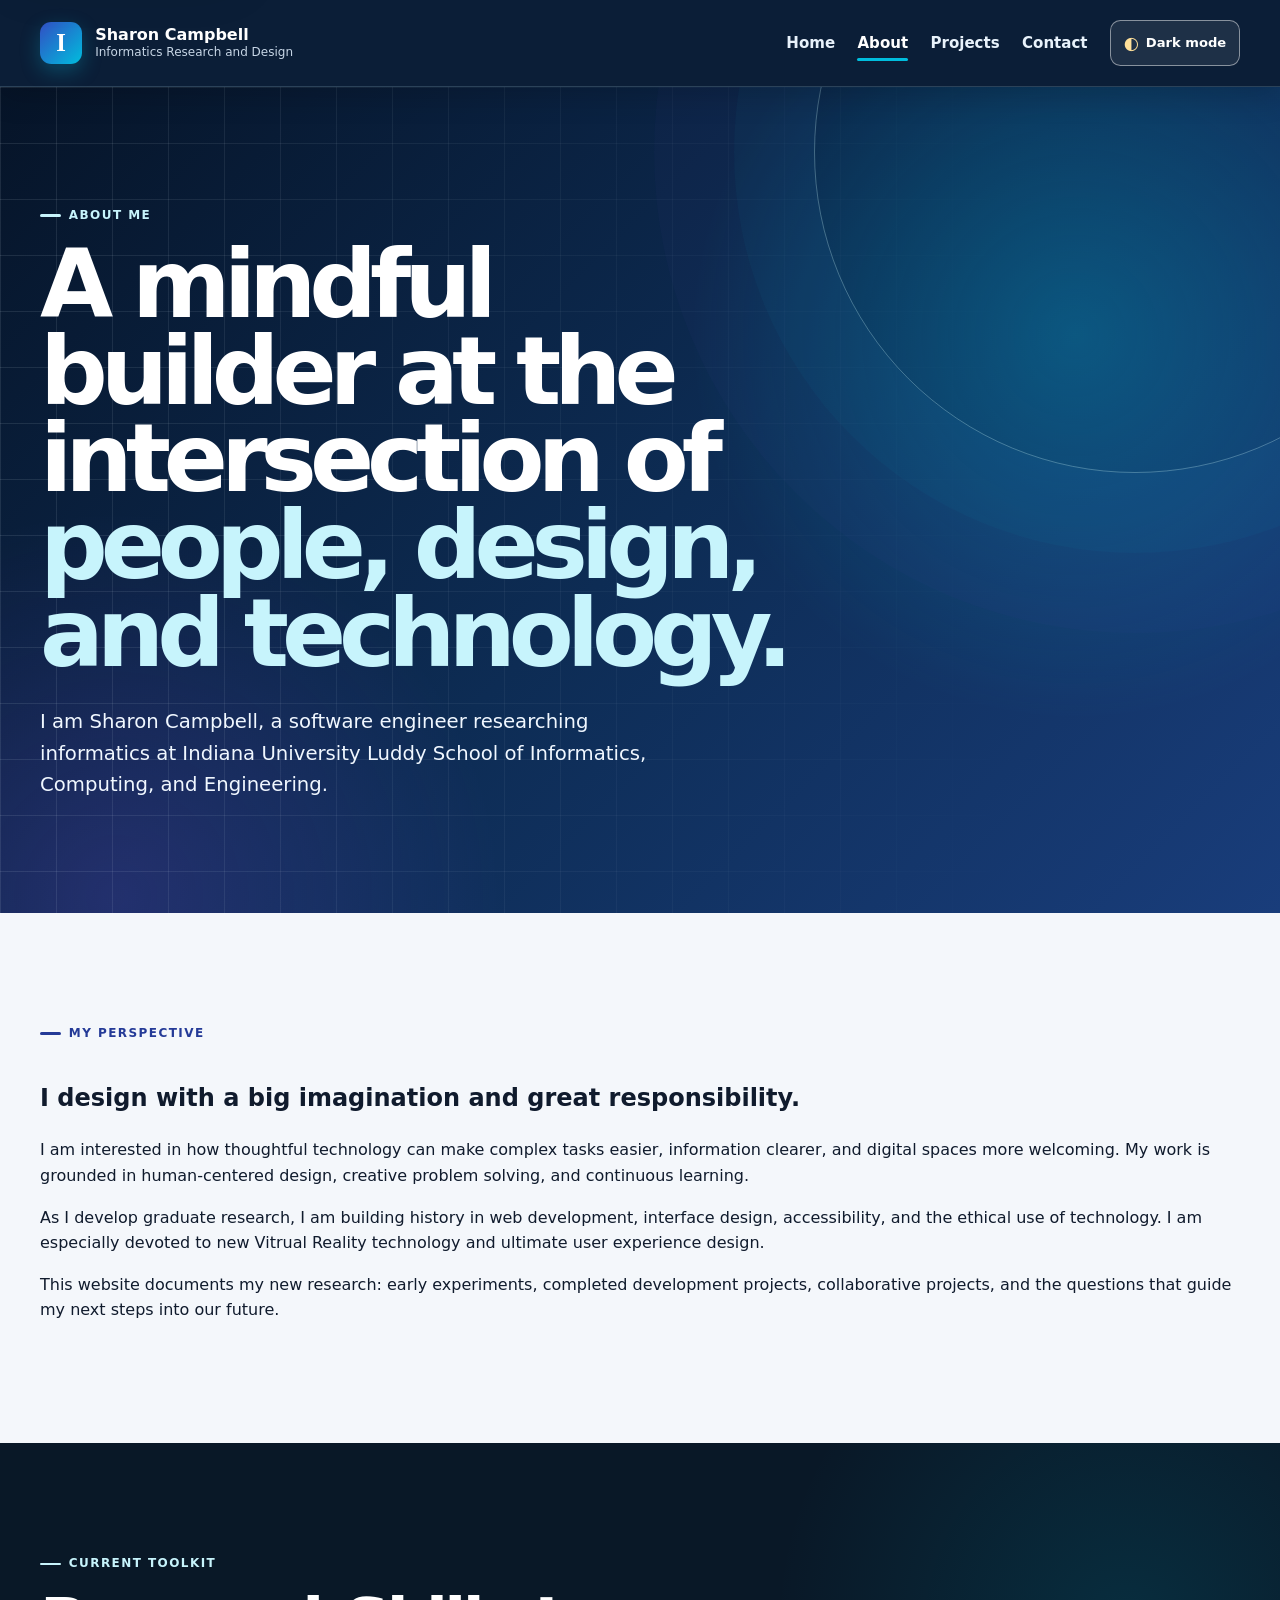
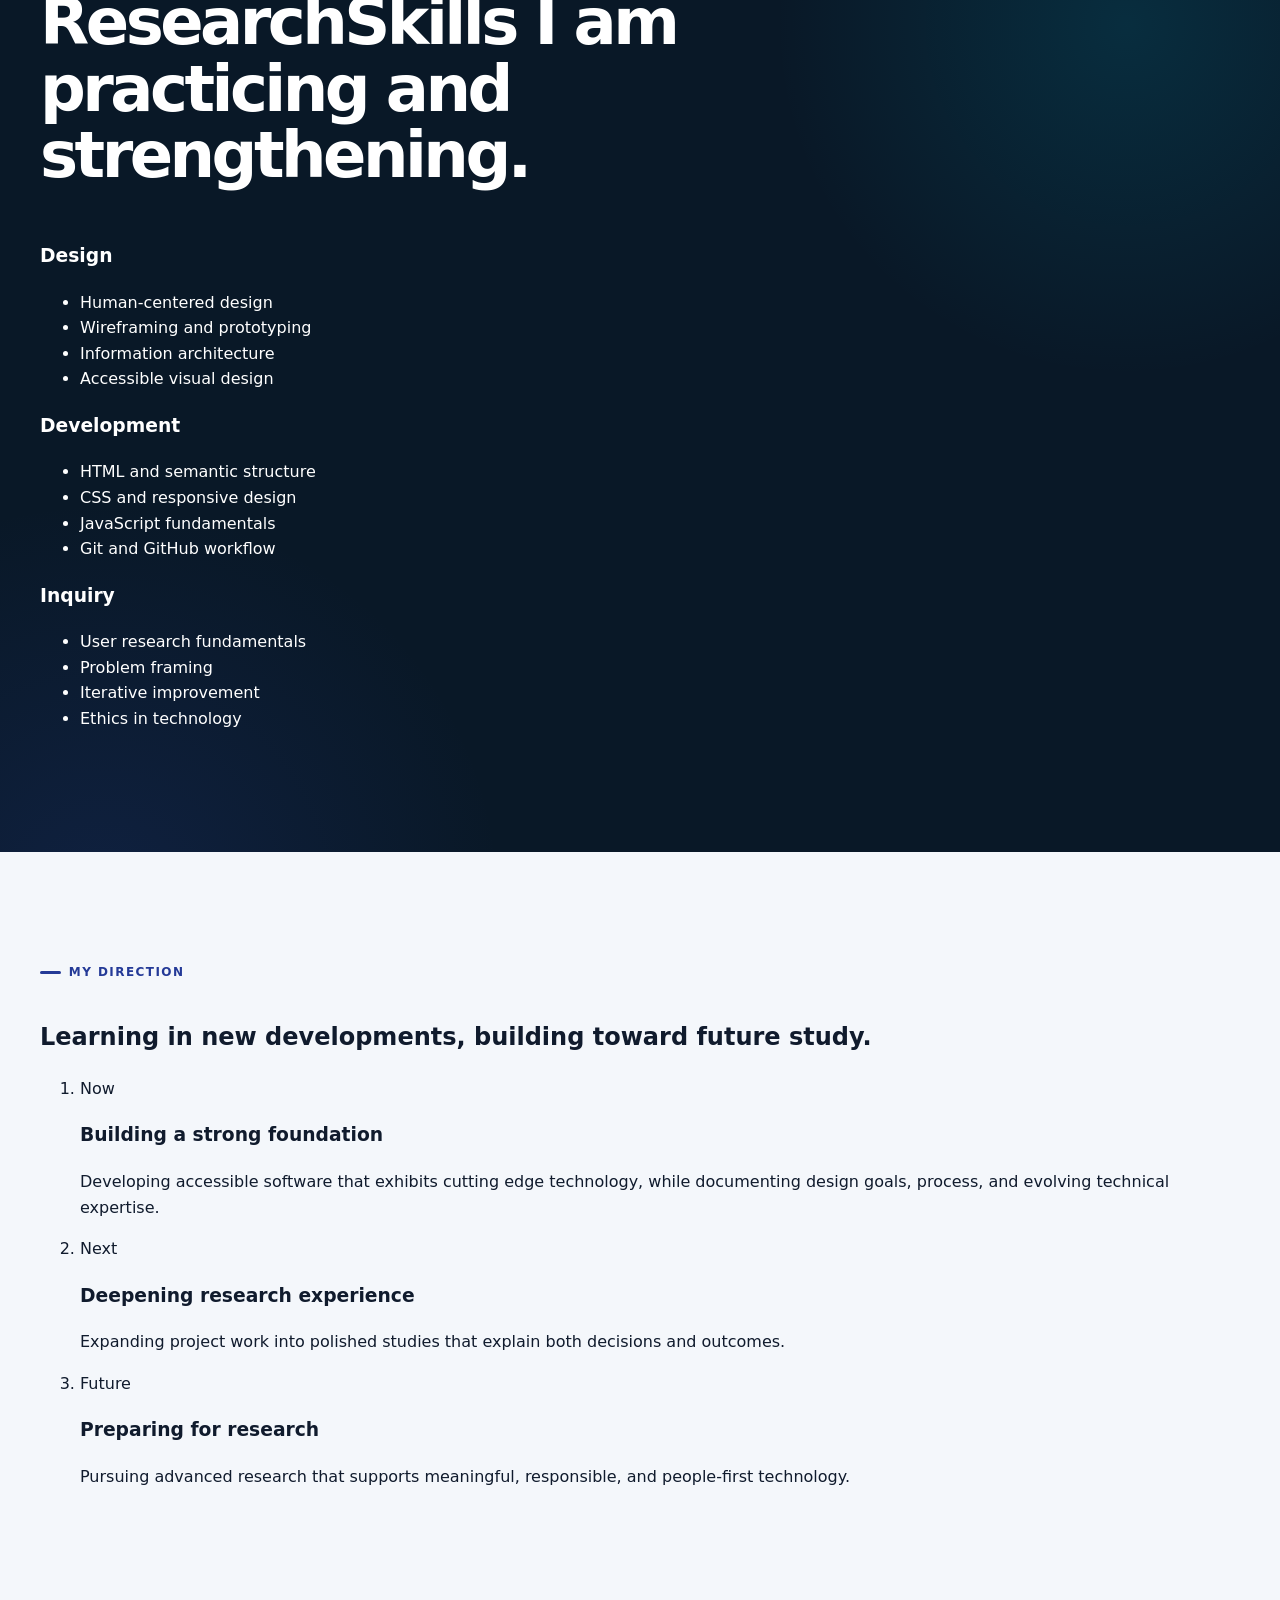
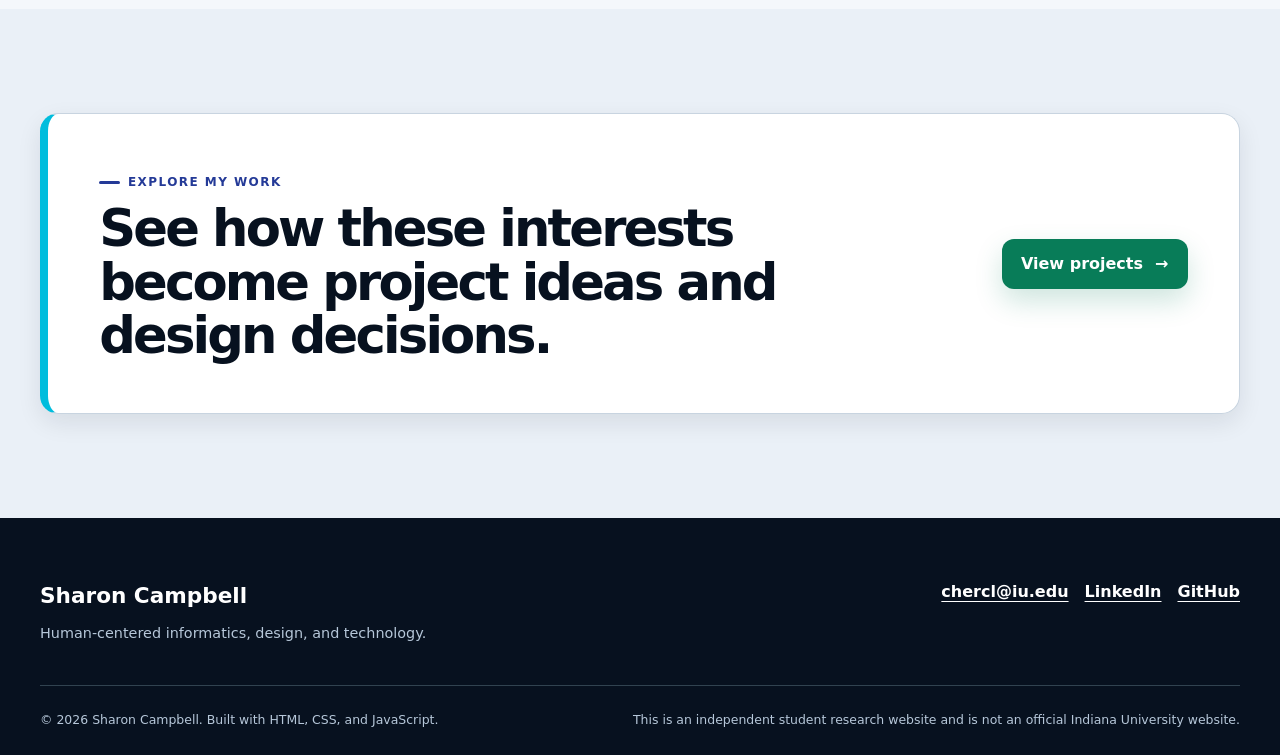
==== about.html @ d3b97f48 "0001" ====
<!DOCTYPE html>
<html lang="en">

    <head>
        <meta charset="UTF-8">
        <meta name="viewport" content="width=device-width, initial-scale=1">
        <meta name="description"
            content="Learn about Sharon Campbell, a software engineer focused on accessible, human-centered digital experiences.">
        <meta name="theme-color" content="#990000">
        <title>About | Sharon Campbell</title>

        <link rel="stylesheet" href="css/styles.css">
        <script src="js/main.js" defer></script>
    </head>

    <body>
        <a class="skip-link" href="#main-content">Skip to main content</a>

        <header class="site-header">
            <div class="container header-inner">
                <a class="brand" href="index.html" aria-label="Portfolio home">
                    <span class="brand-mark" aria-hidden="true">I</span>
                    <span class="brand-text">
                        <span class="brand-name">Sharon Campbell</span>
                        <span class="brand-role">Informatics Research and Design</span>
                    </span>
                </a>

                <button class="menu-button" type="button" aria-expanded="false" aria-controls="primary-navigation">
                    <span class="sr-only">Open navigation menu</span>
                    <span class="menu-icon" aria-hidden="true"></span>
                </button>

                <nav id="primary-navigation" class="primary-navigation" aria-label="Primary navigation">
                    <ul>
                        <li><a href="index.html">Home</a></li>
                        <li><a class="active" href="about.html" aria-current="page">About</a></li>
                        <li><a href="projects.html">Projects</a></li>
                        <li><a href="contact.html">Contact</a></li>
                    </ul>

                    <button class="theme-button" type="button" aria-pressed="false">
                        <span class="theme-icon" aria-hidden="true">◐</span>
                        <span class="theme-label">Color mode</span>
                    </button>
                </nav>
            </div>
        </header>

        <main id="main-content">
            <section class="hero hero-page">
                <div class="container">
                    <p class="eyebrow">About me</p>

                    <h1>
                        A mindful builder at the intersection of
                        <span>people, design, and technology.</span>
                    </h1>

                    <p class="hero-intro">
                        I am Sharon Campbell, a software engineer researching informatics at Indiana University
                        Luddy School of Informatics, Computing, and Engineering.
                    </p>
                </div>
            </section>

            <section class="section">
                <div class="container about-grid">
                    <div>
                        <p class="eyebrow">My perspective</p>
                        <h2 class="about-heading">I design with a big imagination and great responsibility.</h2>
                    </div>

                    <div class="about-copy">
                        <p>
                            I am interested in how thoughtful technology can make complex tasks
                            easier, information clearer, and digital spaces more welcoming.
                            My work is grounded in human-centered design, creative problem
                            solving, and continuous learning.
                        </p>

                        <p>
                            As I develop graduate research, I am building history in web
                            development, interface design, accessibility, and the ethical use
                            of technology. I am especially devoted to new Vitrual Reality technology and ultimate user
                            experience design.
                        </p>

                        <p>
                            This website documents my new research: early experiments, completed
                            development projects, collaborative projects, and the questions that guide my
                            next steps into our future.
                        </p>
                    </div>
                </div>
            </section>

            <section class="section section-dark">
                <div class="container">
                    <div class="section-heading">
                        <p class="eyebrow">Current toolkit</p>
                        <h2>ResearchSkills I am practicing and strengthening.</h2>
                    </div>

                    <div class="skills-grid">
                        <article class="skill-card">
                            <h3>Design</h3>
                            <ul>
                                <li>Human-centered design</li>
                                <li>Wireframing and prototyping</li>
                                <li>Information architecture</li>
                                <li>Accessible visual design</li>
                            </ul>
                        </article>

                        <article class="skill-card">
                            <h3>Development</h3>
                            <ul>
                                <li>HTML and semantic structure</li>
                                <li>CSS and responsive design</li>
                                <li>JavaScript fundamentals</li>
                                <li>Git and GitHub workflow</li>
                            </ul>
                        </article>

                        <article class="skill-card">
                            <h3>Inquiry</h3>
                            <ul>
                                <li>User research fundamentals</li>
                                <li>Problem framing</li>
                                <li>Iterative improvement</li>
                                <li>Ethics in technology</li>
                            </ul>
                        </article>
                    </div>
                </div>
            </section>

            <section class="section">
                <div class="container timeline-layout">
                    <div>
                        <p class="eyebrow">My direction</p>
                        <h2 class="about-heading">Learning in new developments, building toward future study.</h2>
                    </div>

                    <ol class="timeline">
                        <li>
                            <span class="timeline-marker" aria-hidden="true"></span>
                            <div>
                                <p class="timeline-date">Now</p>
                                <h3>Building a strong foundation</h3>
                                <p>
                                    Developing accessible software that exhibits cutting edge technology, while
                                    documenting design
                                    goals, process, and evolving technical expertise.
                                </p>
                            </div>
                        </li>

                        <li>
                            <span class="timeline-marker" aria-hidden="true"></span>
                            <div>
                                <p class="timeline-date">Next</p>
                                <h3>Deepening research experience</h3>
                                <p>
                                    Expanding project work into polished studies
                                    that explain both decisions and outcomes.
                                </p>
                            </div>
                        </li>

                        <li>
                            <span class="timeline-marker" aria-hidden="true"></span>
                            <div>
                                <p class="timeline-date">Future</p>
                                <h3>Preparing for research</h3>
                                <p>
                                    Pursuing advanced research that supports meaningful, responsible,
                                    and people-first technology.
                                </p>
                            </div>
                        </li>
                    </ol>
                </div>
            </section>

            <section class="section callout">
                <div class="container callout-inner">
                    <div>
                        <p class="eyebrow">Explore my work</p>
                        <h2>See how these interests become project ideas and design decisions.</h2>
                    </div>

                    <a class="button button-success" href="projects.html">
                        View projects
                        <span aria-hidden="true">→</span>
                    </a>
                </div>
            </section>
        </main>

        <footer class="site-footer">
            <div class="container footer-inner">
                <div>
                    <a class="footer-brand" href="index.html">Sharon Campbell</a>
                    <p>Human-centered informatics, design, and technology.</p>
                </div>

                <div class="footer-links">
                    <a href="mailto:your-email@iu.edu">chercl@iu.edu</a>
                    <a href="https://www.linkedin.com/" target="_blank" rel="noopener noreferrer">
                        LinkedIn
                        <span class="sr-only">(opens in a new tab)</span>
                    </a>
                    <a href="https://github.com/" target="_blank" rel="noopener noreferrer">
                        GitHub
                        <span class="sr-only">(opens in a new tab)</span>
                    </a>
                </div>
            </div>

            <div class="container footer-bottom">
                <p>© <span id="current-year"></span> Sharon Campbell. Built with HTML, CSS, and JavaScript.</p>
                <p>This is an independent student research website and is not an official Indiana University website.
                </p>
            </div>
        </footer>
    </body>

</html>
---- css/styles.css ----
:root {
    /* Core light-surface palette */
    --page: #f4f7fb;
    --surface: #ffffff;
    --surface-soft: #eaf0f7;
    --surface-blue: #e8f6fb;

    /* Dark ink palette */
    --ink: #101b2d;
    --ink-strong: #07111f;
    --ink-muted: #3e526c;
    --ink-subtle: #60738c;

    /* Brand and accent palette */
    --navy: #071a33;
    --navy-2: #102b55;
    --indigo: #314fc4;
    --indigo-dark: #243a97;
    --cyan: #007d9d;
    --cyan-bright: #00bddd;
    --cyan-pale: #c7f4fc;
    --violet: #6f4ad9;
    --violet-pale: #e7ddff;
    --gold: #ad7410;
    --gold-pale: #ffe09a;
    --green: #087c58;
    --green-dark: #056446;

    /* Shared foundation */
    --white: #ffffff;
    --border: #c8d4e0;
    --border-strong: #91a8bd;

    --font-sans: Inter, ui-sans-serif, system-ui, -apple-system, BlinkMacSystemFont,
        "Segoe UI", Arial, Helvetica, sans-serif;

    --shadow-sm: 0 0.55rem 1.5rem rgba(7, 17, 31, 0.09);
    --shadow: 0 1.3rem 3.4rem rgba(7, 17, 31, 0.15);
    --shadow-strong: 0 1.5rem 4rem rgba(0, 0, 0, 0.3);

    --radius-sm: 0.75rem;
    --radius: 1.15rem;
    --max-width: 75rem;
    --transition: 180ms ease;
}

/*
  Dark mode changes only surface variables. Component-level color rules
  below retain intentional contrast on the hero, header, footer, and cards.
*/
body.dark-mode {
    --page: #081322;
    --surface: #102139;
    --surface-soft: #142b46;
    --surface-blue: #12364b;

    --ink: #edf5fc;
    --ink-strong: #ffffff;
    --ink-muted: #c5d3e1;
    --ink-subtle: #9cb1c5;

    --border: #35516e;
    --border-strong: #5c7896;

    --shadow-sm: 0 0.55rem 1.5rem rgba(0, 0, 0, 0.28);
    --shadow: 0 1.3rem 3.4rem rgba(0, 0, 0, 0.38);
    --shadow-strong: 0 1.5rem 4rem rgba(0, 0, 0, 0.55);
}

* {
    box-sizing: border-box;
}

html {
    scroll-behavior: smooth;
}

body {
    min-width: 20rem;
    margin: 0;
    color: var(--ink);
    background: var(--page);
    font-family: var(--font-sans);
    font-size: 1rem;
    line-height: 1.6;
}

img {
    display: block;
    max-width: 100%;
}

a {
    color: inherit;
}

button,
input,
textarea {
    font: inherit;
}

button {
    cursor: pointer;
}

:focus-visible {
    outline: 0.25rem solid var(--gold-pale);
    outline-offset: 0.25rem;
}

.sr-only {
    position: absolute;
    width: 0.0625rem;
    height: 0.0625rem;
    padding: 0;
    margin: -0.0625rem;
    overflow: hidden;
    clip: rect(0, 0, 0, 0);
    white-space: nowrap;
    border: 0;
}

.skip-link {
    position: fixed;
    z-index: 1000;
    top: 1rem;
    left: 1rem;
    padding: 0.75rem 1rem;
    border-radius: 0.5rem;
    color: var(--ink-strong);
    background: var(--gold-pale);
    box-shadow: var(--shadow);
    font-weight: 850;
    text-decoration: none;
    transform: translateY(-220%);
    transition: transform var(--transition);
}

.skip-link:focus {
    transform: translateY(0);
}

.container {
    width: min(100% - 2.5rem, var(--max-width));
    margin-inline: auto;
}

.section {
    padding: 6.5rem 0;
}

.eyebrow {
    display: inline-flex;
    align-items: center;
    gap: 0.5rem;
    margin: 0 0 1rem;
    color: var(--indigo-dark);
    font-size: 0.75rem;
    font-weight: 850;
    letter-spacing: 0.12em;
    text-transform: uppercase;
}

.eyebrow::before {
    width: 1.3rem;
    height: 0.15rem;
    border-radius: 10rem;
    background: currentColor;
    content: "";
}

.section-heading {
    max-width: 46rem;
    margin-bottom: 3.25rem;
}

.section-heading h2,
.callout h2 {
    margin: 0;
    color: var(--ink-strong);
    font-size: clamp(2.15rem, 5vw, 4rem);
    line-height: 1.04;
    letter-spacing: -0.055em;
}

.section-heading>p:last-child {
    max-width: 42rem;
    margin: 1.25rem 0 0;
    color: var(--ink-muted);
    font-size: 1.1rem;
}

.section-heading-row {
    display: flex;
    align-items: end;
    justify-content: space-between;
    gap: 2rem;
    max-width: none;
}

/* Header */
.site-header {
    position: sticky;
    z-index: 100;
    top: 0;
    border-bottom: 0.0625rem solid rgba(199, 244, 252, 0.17);
    background: rgba(7, 26, 51, 0.98);
    box-shadow: 0 0.6rem 1.8rem rgba(0, 0, 0, 0.16);
    backdrop-filter: blur(1rem);
}

.header-inner {
    display: flex;
    align-items: center;
    justify-content: space-between;
    min-height: 5.35rem;
    gap: 1rem;
}

.brand {
    display: inline-flex;
    align-items: center;
    gap: 0.8rem;
    color: var(--white);
    text-decoration: none;
}

.brand-mark {
    display: grid;
    width: 2.65rem;
    aspect-ratio: 1;
    place-items: center;
    border-radius: 0.7rem;
    color: var(--white);
    background: linear-gradient(135deg, var(--indigo), var(--cyan-bright));
    box-shadow: 0 0.45rem 1.25rem rgba(0, 189, 221, 0.27);
    font-family: Georgia, "Times New Roman", serif;
    font-size: 1.55rem;
    font-weight: 700;
}

.brand-text {
    display: grid;
    line-height: 1.12;
}

.brand-name {
    color: var(--white);
    font-size: 1rem;
    font-weight: 850;
}

.brand-role {
    margin-top: 0.18rem;
    color: #c7d6e6;
    font-size: 0.75rem;
}

.primary-navigation {
    display: flex;
    align-items: center;
    gap: 1.4rem;
}

.primary-navigation ul {
    display: flex;
    align-items: center;
    gap: 1.4rem;
    padding: 0;
    margin: 0;
    list-style: none;
}

.primary-navigation a {
    position: relative;
    color: #e8f2fb;
    font-size: 0.94rem;
    font-weight: 750;
    text-decoration: none;
    transition: color var(--transition);
}

.primary-navigation a:hover,
.primary-navigation a.active {
    color: var(--white);
}

.primary-navigation a::after {
    position: absolute;
    right: 0;
    bottom: -0.55rem;
    left: 0;
    height: 0.16rem;
    border-radius: 10rem;
    background: var(--cyan-bright);
    content: "";
    transform: scaleX(0);
    transform-origin: left;
    transition: transform var(--transition);
}

.primary-navigation a:hover::after,
.primary-navigation a.active::after {
    transform: scaleX(1);
}

.theme-button,
.menu-button {
    display: inline-flex;
    align-items: center;
    justify-content: center;
    border: 0.0625rem solid rgba(255, 255, 255, 0.48);
    border-radius: 0.65rem;
    color: var(--white);
    background: rgba(255, 255, 255, 0.08);
    transition:
        color var(--transition),
        background var(--transition),
        border-color var(--transition),
        transform var(--transition);
}

.theme-button:hover,
.menu-button:hover {
    border-color: var(--cyan-bright);
    background: rgba(0, 189, 221, 0.19);
    transform: translateY(-0.1rem);
}

.theme-button {
    min-height: 2.6rem;
    padding: 0.5rem 0.8rem;
    gap: 0.42rem;
    font-size: 0.82rem;
    font-weight: 800;
}

.theme-icon {
    color: var(--gold-pale);
    font-size: 1.1rem;
}

.menu-button {
    display: none;
    width: 2.8rem;
    height: 2.8rem;
}

.menu-icon,
.menu-icon::before,
.menu-icon::after {
    display: block;
    width: 1.25rem;
    height: 0.13rem;
    border-radius: 10rem;
    background: currentColor;
    content: "";
    transition: transform var(--transition);
}

.menu-icon {
    position: relative;
}

.menu-icon::before {
    position: absolute;
    top: -0.38rem;
}

.menu-icon::after {
    position: absolute;
    top: 0.38rem;
}

.menu-button[aria-expanded="true"] .menu-icon {
    background: transparent;
}

.menu-button[aria-expanded="true"] .menu-icon::before {
    top: 0;
    transform: rotate(45deg);
}

.menu-button[aria-expanded="true"] .menu-icon::after {
    top: 0;
    transform: rotate(-45deg);
}

/* Hero: all foreground colors are explicit for reliable contrast */
.hero {
    position: relative;
    isolation: isolate;
    overflow: hidden;
    min-height: 43rem;
    padding: 7rem 0;
    color: var(--white);
    background:
        radial-gradient(circle at 84% 30%, rgba(0, 189, 221, 0.28), transparent 24rem),
        radial-gradient(circle at 9% 98%, rgba(111, 74, 217, 0.23), transparent 24rem),
        linear-gradient(135deg, #061428 0%, #0d2c54 52%, #193d7b 100%);
}

.hero::before {
    position: absolute;
    z-index: -1;
    inset: 0;
    background-image:
        linear-gradient(rgba(231, 249, 255, 0.1) 0.0625rem, transparent 0.0625rem),
        linear-gradient(90deg, rgba(231, 249, 255, 0.1) 0.0625rem, transparent 0.0625rem);
    background-size: 3.5rem 3.5rem;
    content: "";
    mask-image: linear-gradient(to right, black, transparent 82%);
}

.hero::after {
    position: absolute;
    z-index: -1;
    top: -16rem;
    right: -11rem;
    width: 40rem;
    aspect-ratio: 1;
    border: 0.0625rem solid rgba(199, 244, 252, 0.3);
    border-radius: 50%;
    box-shadow:
        0 0 0 5rem rgba(0, 189, 221, 0.035),
        0 0 0 10rem rgba(111, 74, 217, 0.028);
    content: "";
}

.hero-grid {
    position: relative;
    display: grid;
    grid-template-columns: minmax(0, 1.12fr) minmax(18rem, 0.88fr);
    align-items: center;
    gap: 4rem;
    min-height: 29rem;
}

.hero .eyebrow {
    color: var(--cyan-pale);
}

.hero h1 {
    max-width: 48rem;
    margin: 0;
    color: #ffffff;
    font-size: clamp(3.2rem, 7.4vw, 6.9rem);
    font-weight: 850;
    line-height: 0.92;
    letter-spacing: -0.075em;
    text-wrap: balance;
}

.hero h1 span {
    display: block;
    color: var(--cyan-pale);
}

.hero-intro {
    max-width: 38rem;
    margin: 1.85rem 0 0;
    color: #f0f7ff;
    font-size: clamp(1.06rem, 2vw, 1.23rem);
}

.hero-actions {
    display: flex;
    flex-wrap: wrap;
    gap: 0.9rem;
    margin-top: 2.15rem;
}

.button {
    display: inline-flex;
    align-items: center;
    justify-content: center;
    min-height: 3.15rem;
    padding: 0.85rem 1.15rem;
    gap: 0.75rem;
    border: 0.12rem solid transparent;
    border-radius: 0.75rem;
    font-weight: 850;
    line-height: 1;
    text-decoration: none;
    transition:
        transform var(--transition),
        box-shadow var(--transition),
        background var(--transition),
        border-color var(--transition),
        color var(--transition);
}

.button:hover {
    transform: translateY(-0.18rem);
}

.button-primary {
    color: #07111f;
    background: var(--cyan-pale);
    box-shadow: 0 0.8rem 1.8rem rgba(0, 189, 221, 0.24);
}

.button-primary:hover {
    color: #07111f;
    background: var(--white);
    box-shadow: 0 1rem 2.2rem rgba(0, 189, 221, 0.35);
}

.button-secondary {
    border-color: rgba(255, 255, 255, 0.78);
    color: var(--white);
    background: rgba(255, 255, 255, 0.08);
}

.button-secondary:hover {
    border-color: var(--white);
    color: #07111f;
    background: var(--white);
}

.button-success {
    color: var(--white);
    background: var(--green);
    box-shadow: 0 0.75rem 1.75rem rgba(8, 124, 88, 0.2);
}

.button-success:hover {
    color: var(--white);
    background: var(--green-dark);
}

.hero-stats {
    display: flex;
    flex-wrap: wrap;
    gap: 2rem;
    margin: 3.3rem 0 0;
}

.hero-stats div {
    padding-left: 0.9rem;
    border-left: 0.18rem solid var(--cyan-bright);
}

.hero-stats dt {
    color: #d0e4f5;
    font-size: 0.72rem;
    font-weight: 850;
    letter-spacing: 0.1em;
    text-transform: uppercase;
}

.hero-stats dd {
    margin: 0.2rem 0 0;
    color: var(--white);
    font-weight: 800;
}

.hero-art {
    position: relative;
    min-height: 28rem;
}

.orbit {
    position: absolute;
    border: 0.0625rem solid rgba(225, 246, 255, 0.33);
    border-radius: 50%;
}

.orbit-one {
    top: 0.75rem;
    right: 1rem;
    width: 22rem;
    aspect-ratio: 1;
}

.orbit-two {
    top: 5.1rem;
    right: 5.25rem;
    width: 13.8rem;
    aspect-ratio: 1;
    border-color: var(--cyan-bright);
}

.hero-card {
    position: absolute;
    border: 0.0625rem solid rgba(255, 255, 255, 0.42);
    border-radius: var(--radius);
    box-shadow: var(--shadow-strong);
    backdrop-filter: blur(0.8rem);
}

.hero-card-main {
    right: 1rem;
    bottom: 1.5rem;
    width: min(100%, 23rem);
    padding: 1.8rem;
    color: #101b2d;
    background: rgba(255, 255, 255, 0.98);
}

.card-label {
    color: var(--indigo-dark);
    font-size: 0.72rem;
    font-weight: 850;
    letter-spacing: 0.1em;
    text-transform: uppercase;
}

.hero-card-main strong {
    display: block;
    margin-top: 1rem;
    color: #07111f;
    font-size: 1.85rem;
    line-height: 1.02;
    letter-spacing: -0.04em;
}

.hero-card-main p {
    margin: 1rem 0 0;
    color: #334b65;
    font-size: 0.94rem;
}

.card-line {
    display: block;
    width: 3rem;
    height: 0.25rem;
    margin-top: 1rem;
    border-radius: 20rem;
    background: var(--cyan);
}

.hero-card-small {
    top: 2rem;
    left: 0;
    display: grid;
    gap: 0.2rem;
    min-width: 9.25rem;
    padding: 1rem;
    color: var(--white);
    background: rgba(4, 17, 36, 0.82);
}

.hero-card-small span {
    color: var(--cyan-pale);
    font-size: 0.78rem;
    font-weight: 850;
}

.pixel {
    position: absolute;
    width: 1rem;
    aspect-ratio: 1;
    border-radius: 0.16rem;
    background: var(--cyan-pale);
    box-shadow: 0 0 1.25rem rgba(199, 244, 252, 0.45);
}

.pixel-one {
    top: 9rem;
    left: 4rem;
}

.pixel-two {
    right: 0;
    bottom: 9rem;
    width: 1.45rem;
    background: var(--violet-pale);
    box-shadow: 0 0 1.25rem rgba(231, 221, 255, 0.42);
}

.pixel-three {
    right: 9rem;
    bottom: 0;
    width: 0.72rem;
    background: var(--gold-pale);
    box-shadow: 0 0 1.2rem rgba(255, 224, 154, 0.42);
}

/* Values section: deliberately dark so every text color is explicit */
.section-dark {
    position: relative;
    overflow: hidden;
    color: var(--white);
    background: #091827;
}

.section-dark::before {
    position: absolute;
    inset: 0;
    background:
        radial-gradient(circle at 88% 18%, rgba(0, 189, 221, 0.13), transparent 22rem),
        radial-gradient(circle at 8% 105%, rgba(49, 79, 196, 0.16), transparent 25rem);
    content: "";
    pointer-events: none;
}

.section-dark .container {
    position: relative;
}

.section-dark .eyebrow {
    color: var(--cyan-pale);
}

.section-dark h2 {
    color: #ffffff;
}

.section-dark .section-heading>p:last-child {
    color: #d8e6f2;
}

.values-grid {
    display: grid;
    grid-template-columns: repeat(3, 1fr);
    gap: 1rem;
}

.value-card {
    min-height: 17.5rem;
    padding: 1.8rem;
    border: 0.0625rem solid rgba(199, 244, 252, 0.25);
    border-top: 0.24rem solid var(--cyan-bright);
    border-radius: var(--radius-sm);
    background: rgba(255, 255, 255, 0.08);
    transition:
        transform var(--transition),
        border-color var(--transition),
        background var(--transition);
}

.value-card:hover {
    border-color: rgba(199, 244, 252, 0.68);
    background: rgba(255, 255, 255, 0.12);
    transform: translateY(-0.3rem);
}

.value-number {
    color: var(--cyan-pale);
    font-size: 0.8rem;
    font-weight: 850;
}

.value-card h3 {
    margin: 2.5rem 0 0;
    color: #ffffff;
    font-size: 1.5rem;
    line-height: 1.1;
    letter-spacing: -0.03em;
}

.value-card p {
    margin: 0.9rem 0 0;
    color: #d8e6f2;
}

/* Project section: light surface has explicitly dark text */
.featured-projects {
    background: var(--page);
}

.text-link {
    display: inline-flex;
    align-items: center;
    gap: 0.55rem;
    color: var(--indigo-dark);
    font-weight: 850;
    text-decoration-thickness: 0.13rem;
    text-underline-offset: 0.28rem;
}

.text-link:hover {
    color: var(--cyan);
}

.projects-grid {
    display: grid;
    grid-template-columns: repeat(2, 1fr);
    gap: 1.5rem;
}

.project-card {
    display: grid;
    grid-template-rows: 17rem auto;
    overflow: hidden;
    border: 0.0625rem solid var(--border);
    border-radius: var(--radius);
    background: var(--surface);
    box-shadow: var(--shadow-sm);
    transition:
        transform var(--transition),
        box-shadow var(--transition);
}

.project-card:hover {
    box-shadow: var(--shadow);
    transform: translateY(-0.38rem);
}

.project-visual {
    position: relative;
    overflow: hidden;
}

.project-content {
    padding: 1.8rem;
}

.project-type {
    margin: 0;
    font-size: 0.74rem;
    font-weight: 850;
    letter-spacing: 0.1em;
    text-transform: uppercase;
}

.project-card h3 {
    margin: 0.65rem 0 0;
    color: var(--ink-strong);
    font-size: 2rem;
    line-height: 1;
    letter-spacing: -0.045em;
}

.project-card p:not(.project-type) {
    margin: 1rem 0 0;
    color: var(--ink-muted);
}

.project-link {
    display: inline-flex;
    gap: 0.5rem;
    margin-top: 1.5rem;
    color: var(--indigo-dark);
    font-weight: 850;
    text-decoration: none;
}

.project-link:hover {
    color: var(--cyan);
    text-decoration: underline;
    text-underline-offset: 0.28rem;
}

.project-card-crimson {
    border-bottom: 0.38rem solid var(--indigo);
}

.project-card-crimson .project-type {
    color: var(--indigo-dark);
}

.project-card-black {
    border-bottom: 0.38rem solid var(--cyan);
}

.project-card-black .project-type {
    color: #006f8a;
}

.visual-grid {
    display: grid;
    grid-template-columns: repeat(3, 1fr);
    padding: 1.5rem;
    gap: 0.75rem;
    background:
        radial-gradient(circle at 15% 25%, rgba(199, 244, 252, 0.36), transparent 12rem),
        linear-gradient(135deg, #2745c6, #4b63df);
}

.visual-grid span {
    border-radius: 0.35rem;
    background: rgba(255, 255, 255, 0.92);
    transition: transform var(--transition);
}

.visual-grid span:nth-child(2),
.visual-grid span:nth-child(4),
.visual-grid span:nth-child(9) {
    background: var(--cyan-pale);
}

.visual-grid span:nth-child(3),
.visual-grid span:nth-child(5) {
    background: #071a33;
}

.project-card:hover .visual-grid span:nth-child(2),
.project-card:hover .visual-grid span:nth-child(6) {
    transform: scale(0.72);
}

.visual-wave {
    display: flex;
    align-items: end;
    gap: 0.75rem;
    padding: 1.5rem;
    background:
        radial-gradient(circle at 85% 8%, rgba(111, 74, 217, 0.6), transparent 13rem),
        linear-gradient(135deg, #071a33, #164c6d);
}

.visual-wave span {
    width: 100%;
    background: var(--cyan-pale);
    border-radius: 100vw 100vw 0 0;
}

.visual-wave span:nth-child(1) {
    height: 28%;
}

.visual-wave span:nth-child(2) {
    height: 55%;
}

.visual-wave span:nth-child(3) {
    height: 85%;
    background: var(--violet-pale);
}

.visual-wave span:nth-child(4) {
    height: 45%;
}

.visual-wave span:nth-child(5) {
    height: 68%;
}

/* Callout: explicit dark text on a white card */
.callout {
    background: var(--surface-soft);
}

.callout-inner {
    display: flex;
    align-items: center;
    justify-content: space-between;
    gap: 2rem;
    padding: 3.2rem;
    border: 0.0625rem solid var(--border);
    border-left: 0.55rem solid var(--cyan-bright);
    border-radius: var(--radius);
    background: var(--surface);
    box-shadow: var(--shadow-sm);
}

.callout .eyebrow {
    margin-bottom: 0.65rem;
}

.callout h2 {
    max-width: 45rem;
    color: var(--ink-strong);
    font-size: clamp(1.95rem, 4vw, 3.2rem);
}

/* Footer */
.site-footer {
    padding: 3.8rem 0 1.6rem;
    color: #dce9f5;
    background: #07111f;
}

.footer-inner,
.footer-bottom {
    display: flex;
    justify-content: space-between;
    gap: 2rem;
}

.footer-inner {
    align-items: start;
}

.footer-brand {
    color: #ffffff;
    font-size: 1.35rem;
    font-weight: 850;
    text-decoration: none;
}

.site-footer p {
    margin: 0.5rem 0 0;
    color: #b6c7d9;
    font-size: 0.9rem;
}

.footer-links {
    display: flex;
    flex-wrap: wrap;
    justify-content: end;
    gap: 1rem;
}

.footer-links a {
    color: #ffffff;
    font-weight: 750;
    text-underline-offset: 0.28rem;
}

.footer-links a:hover {
    color: var(--cyan-pale);
}

.footer-bottom {
    padding-top: 1.5rem;
    margin-top: 2.5rem;
    border-top: 0.0625rem solid rgba(199, 244, 252, 0.22);
}

.footer-bottom p {
    max-width: 38rem;
    margin: 0;
    font-size: 0.78rem;
}

/* Tablet and smaller screens */
@media (max-width: 52rem) {
    .hero-grid {
        grid-template-columns: 1fr;
        gap: 2.5rem;
    }

    .hero-art {
        min-height: 22rem;
        max-width: 31rem;
        width: 100%;
        margin-left: auto;
    }

    .values-grid {
        grid-template-columns: 1fr;
    }

    .value-card {
        min-height: auto;
    }

    .value-card h3 {
        margin-top: 1rem;
    }
}

/* Mobile screens */
@media (max-width: 44rem) {
    .section {
        padding: 4.5rem 0;
    }

    .container {
        width: min(100% - 2rem, var(--max-width));
    }

    .header-inner {
        min-height: 4.8rem;
    }

    .brand-role {
        font-size: 0.69rem;
    }

    .menu-button {
        display: inline-flex;
    }

    .primary-navigation {
        position: absolute;
        top: 100%;
        right: 0;
        left: 0;
        display: none;
        align-items: stretch;
        padding: 1rem;
        border-bottom: 0.0625rem solid rgba(199, 244, 252, 0.2);
        background: #071a33;
        box-shadow: var(--shadow);
    }

    .primary-navigation.open {
        display: flex;
        flex-direction: column;
    }

    .primary-navigation ul {
        flex-direction: column;
        align-items: stretch;
        gap: 0;
    }

    .primary-navigation li {
        border-bottom: 0.0625rem solid rgba(199, 244, 252, 0.18);
    }

    .primary-navigation a {
        display: block;
        padding: 0.9rem 0;
    }

    .primary-navigation a::after {
        display: none;
    }

    .theme-button {
        width: 100%;
    }

    .hero {
        min-height: auto;
        padding: 5rem 0;
    }

    .hero h1 {
        font-size: clamp(2.9rem, 15vw, 4.6rem);
    }

    .hero-stats {
        gap: 1rem;
    }

    .hero-art {
        min-height: 18rem;
    }

    .orbit-one {
        top: 1rem;
        right: 0;
        width: 17rem;
    }

    .orbit-two {
        top: 3.5rem;
        right: 3rem;
        width: 11rem;
    }

    .hero-card-main {
        right: 0;
        bottom: 0;
    }

    .hero-card-small {
        left: 0;
    }

    .section-heading-row,
    .callout-inner,
    .footer-inner,
    .footer-bottom {
        align-items: start;
        flex-direction: column;
    }

    .projects-grid {
        grid-template-columns: 1fr;
    }

    .callout-inner {
        padding: 2rem;
    }

    .footer-links {
        justify-content: start;
    }
}

/* Respect a visitor's operating-system reduced-motion preference */
@media (prefers-reduced-motion: reduce) {

    *,
    *::before,
    *::after {
        scroll-behavior: auto !important;
        transition-duration: 0.01ms !important;
        animation-duration: 0.01ms !important;
        animation-iteration-count: 1 !important;
    }
}
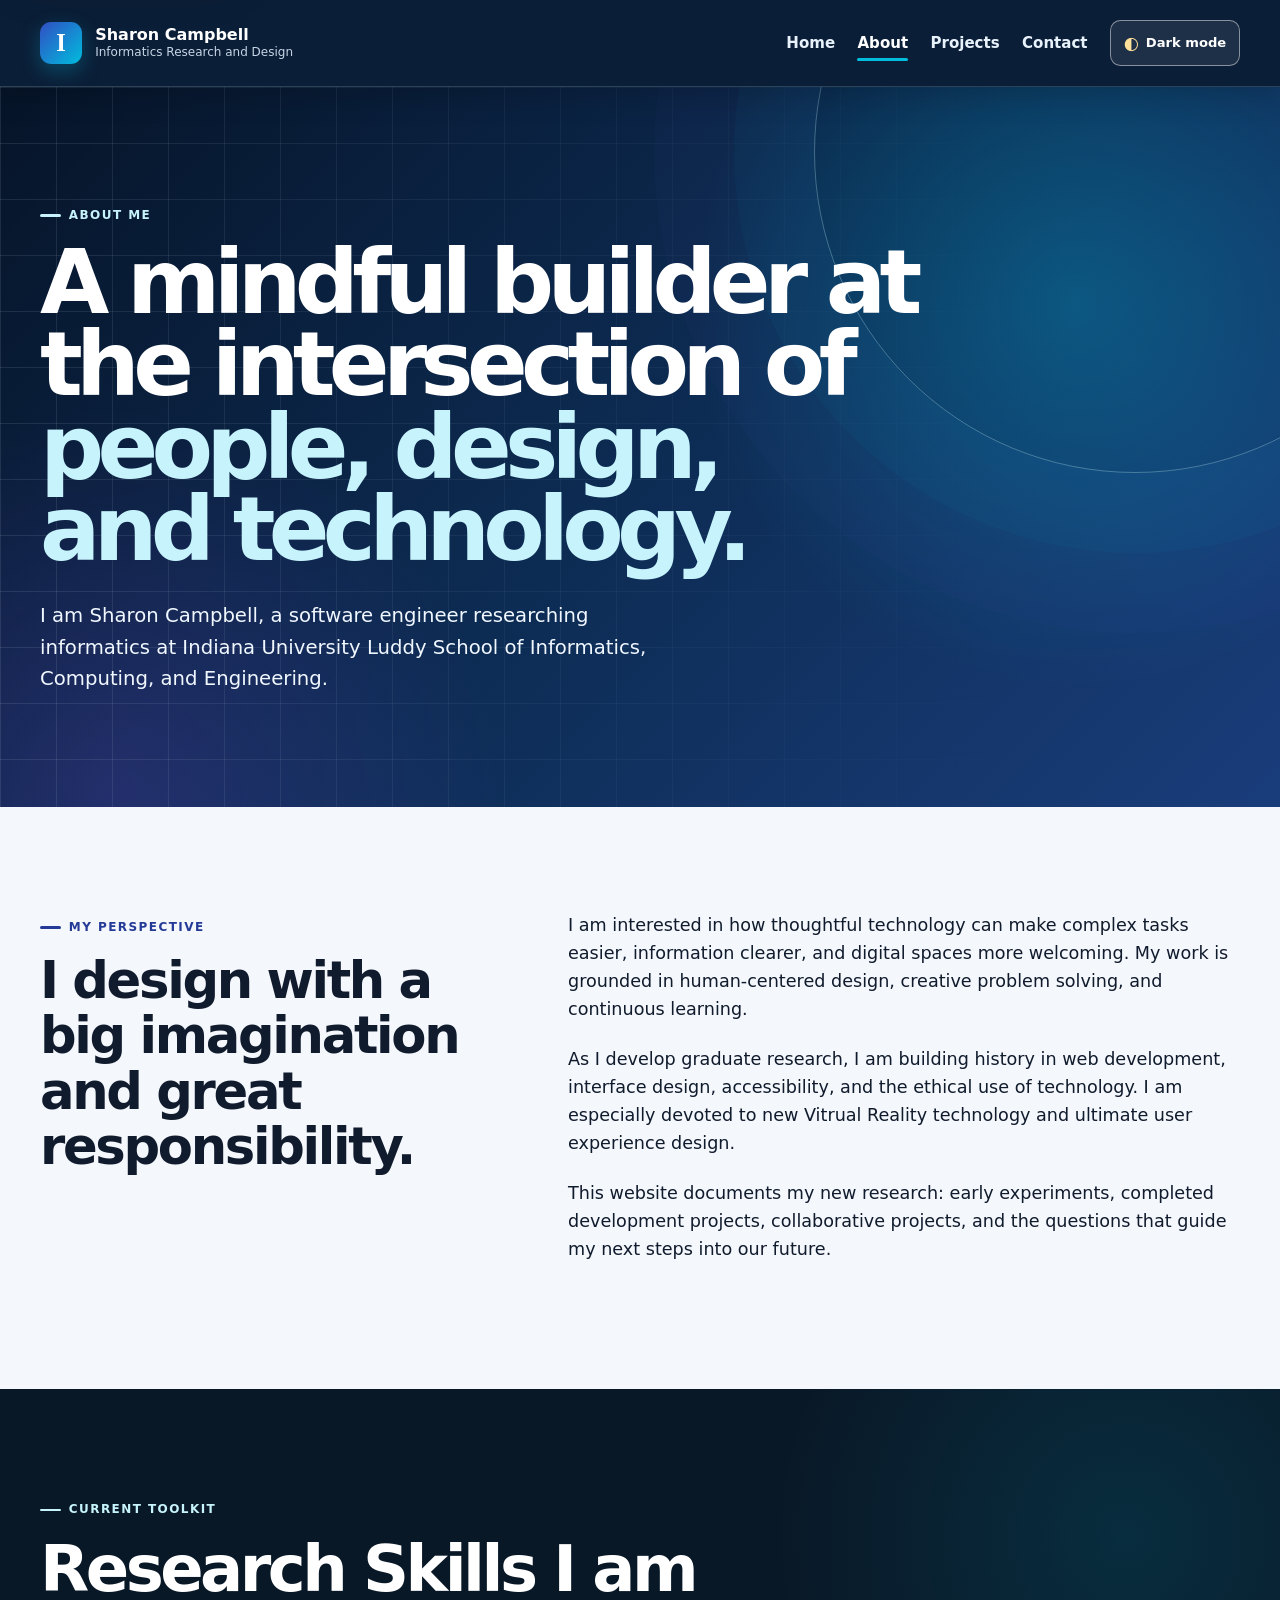
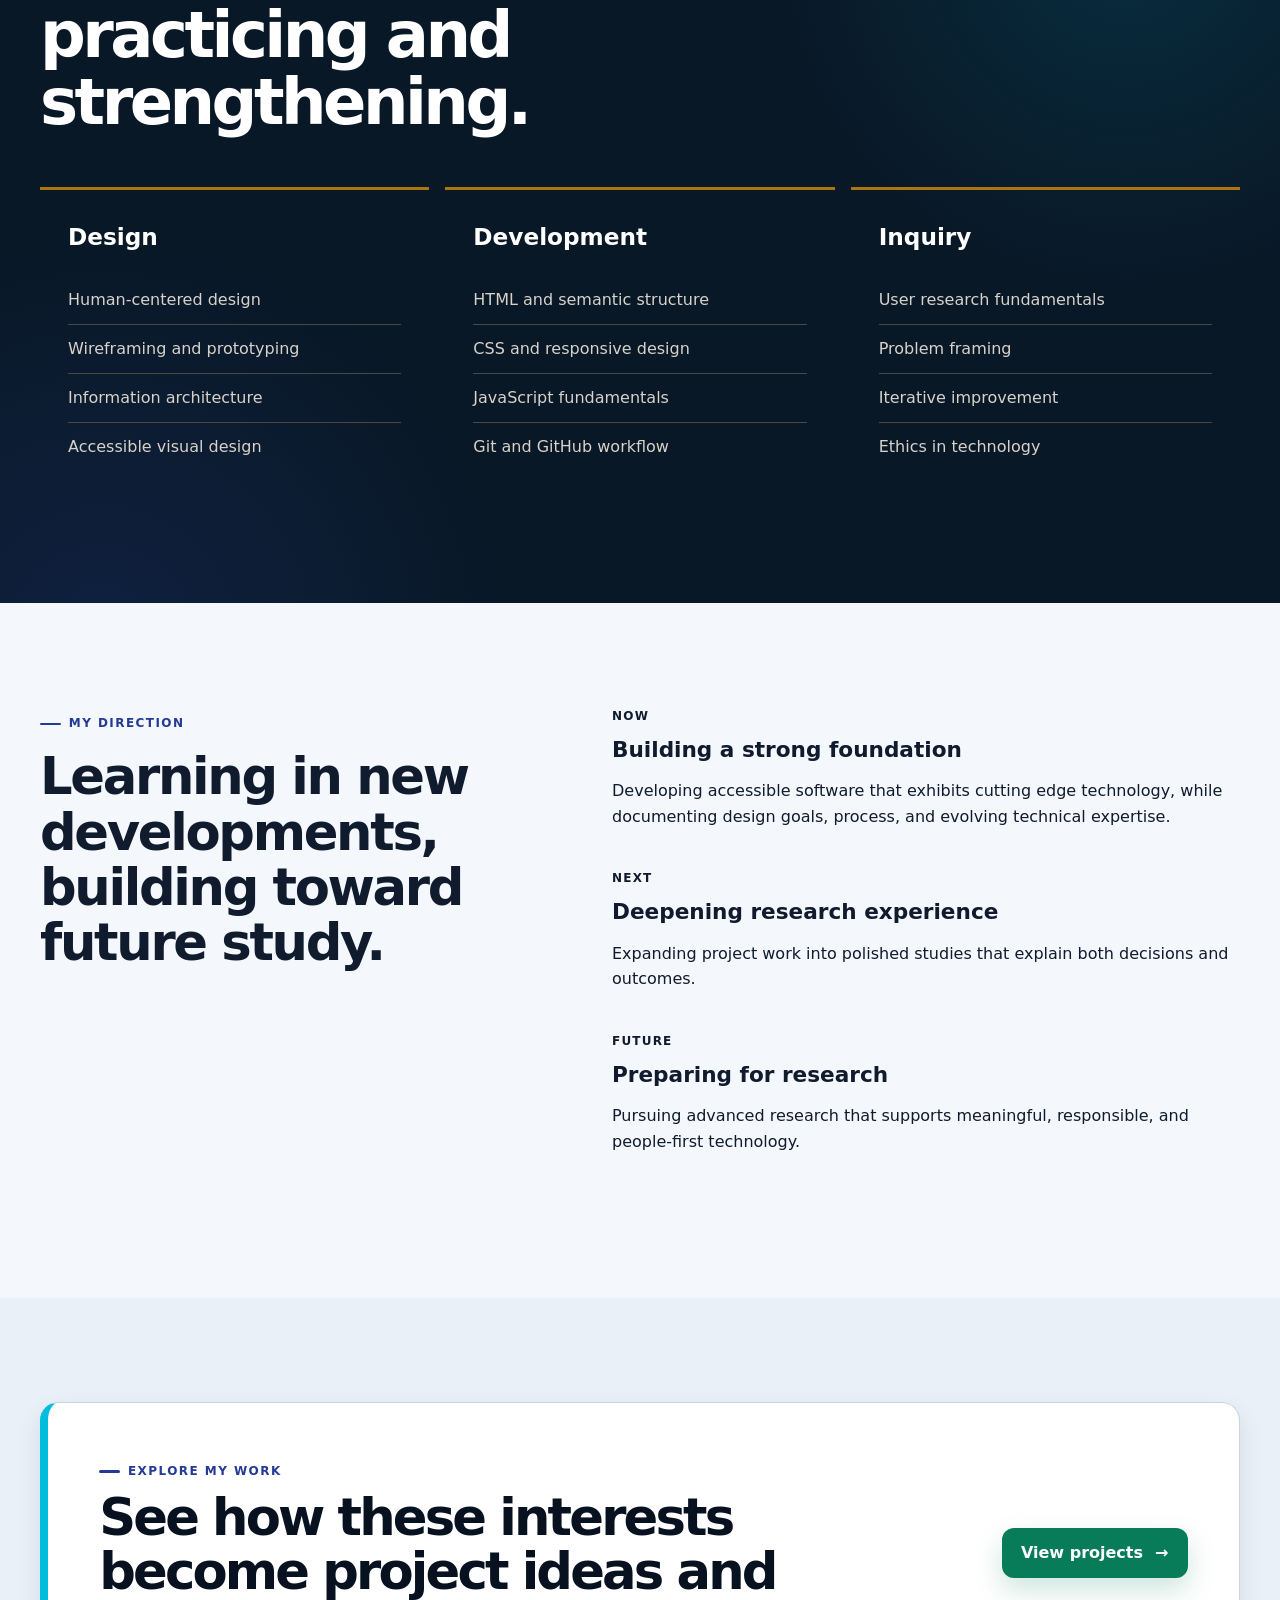
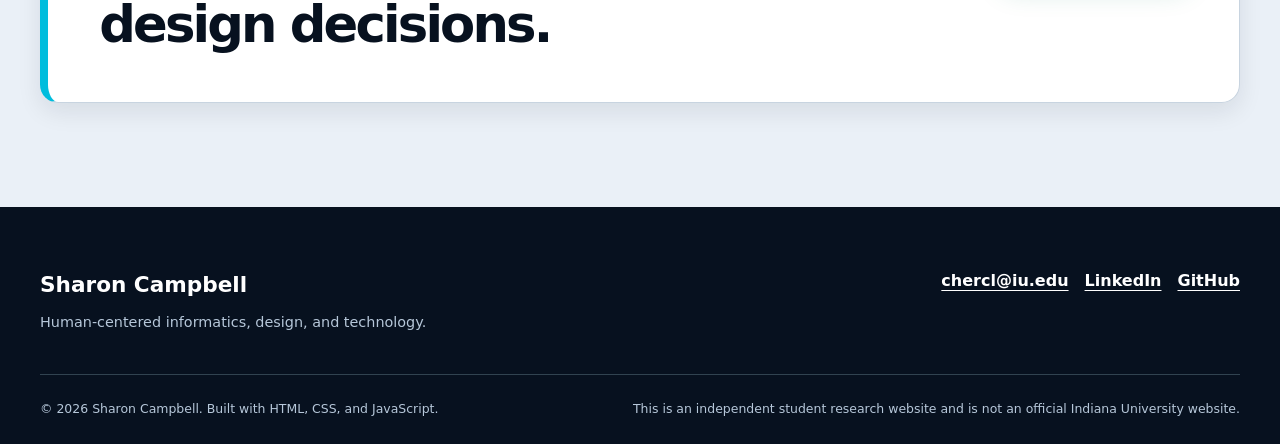
==== commit 2057ac6d: "ll" ====
--- a/about.html
+++ b/about.html
@@ -99,7 +99,7 @@
                 <div class="container">
                     <div class="section-heading">
                         <p class="eyebrow">Current toolkit</p>
-                        <h2>ResearchSkills I am practicing and strengthening.</h2>
+                        <h2>Research Skills I am practicing and strengthening.</h2>
                     </div>
 
                     <div class="skills-grid">
--- a/css/styles.css
+++ b/css/styles.css
@@ -1177,4 +1177,138 @@
         animation-duration: 0.01ms !important;
         animation-iteration-count: 1 !important;
     }
+}
+
+.hero-page {
+    min-height: 30rem;
+    display: flex;
+    align-items: center;
+}
+
+.hero-page h1 {
+    max-width: 58rem;
+    font-size: clamp(3rem, 7vw, 6rem);
+}
+
+.about-grid,
+.timeline-layout {
+    display: grid;
+    grid-template-columns: minmax(15rem, 0.8fr) minmax(0, 1.2fr);
+    gap: 5rem;
+}
+
+.about-heading {
+    margin: 0;
+    color: var(--black);
+    font-size: clamp(2rem, 4vw, 3.3rem);
+    line-height: 1.08;
+    letter-spacing: -0.045em;
+}
+
+.about-copy {
+    max-width: 44rem;
+    color: var(--gray-700);
+    font-size: 1.1rem;
+}
+
+.about-copy p {
+    margin: 0 0 1.35rem;
+}
+
+.skills-grid {
+    display: grid;
+    grid-template-columns: repeat(3, 1fr);
+    gap: 1rem;
+}
+
+.skill-card {
+    padding: 1.75rem;
+    border-top: 0.2rem solid var(--gold);
+    background: var(--black-soft);
+}
+
+.skill-card h3 {
+    margin: 0;
+    color: var(--white);
+    font-size: 1.45rem;
+}
+
+.skill-card ul {
+    padding: 0;
+    margin: 1.3rem 0 0;
+    list-style: none;
+}
+
+.skill-card li {
+    padding: 0.7rem 0;
+    border-bottom: 0.0625rem solid #4b4742;
+    color: #d7d2ca;
+}
+
+.skill-card li:last-child {
+    border-bottom: 0;
+}
+
+.timeline {
+    padding: 0;
+    margin: 0;
+    list-style: none;
+}
+
+.timeline li {
+    position: relative;
+    display: grid;
+    grid-template-columns: 1.5rem 1fr;
+    gap: 1.25rem;
+    padding-bottom: 2.5rem;
+}
+
+.timeline li:not(:last-child)::before {
+    position: absolute;
+    top: 1.3rem;
+    left: 0.45rem;
+    width: 0.12rem;
+    height: calc(100% - 1.3rem);
+    background: var(--gray-300);
+    content: "";
+}
+
+.timeline-marker {
+    z-index: 1;
+    width: 1rem;
+    height: 1rem;
+    margin-top: 0.35rem;
+    border: 0.2rem solid var(--cream);
+    border-radius: 50%;
+    background: var(--crimson);
+}
+
+.timeline-date {
+    margin: 0;
+    color: var(--crimson);
+    font-size: 0.75rem;
+    font-weight: 800;
+    letter-spacing: 0.1em;
+    text-transform: uppercase;
+}
+
+.timeline h3 {
+    margin: 0.4rem 0 0;
+    color: var(--black);
+    font-size: 1.35rem;
+}
+
+.timeline p:last-child {
+    margin: 0.7rem 0 0;
+    color: var(--gray-700);
+}
+
+@media (max-width: 52rem) {
+
+    .about-grid,
+    .timeline-layout,
+    .skills-grid {
+        grid-template-columns: 1fr;
+        gap: 2rem;
+    }
 }
